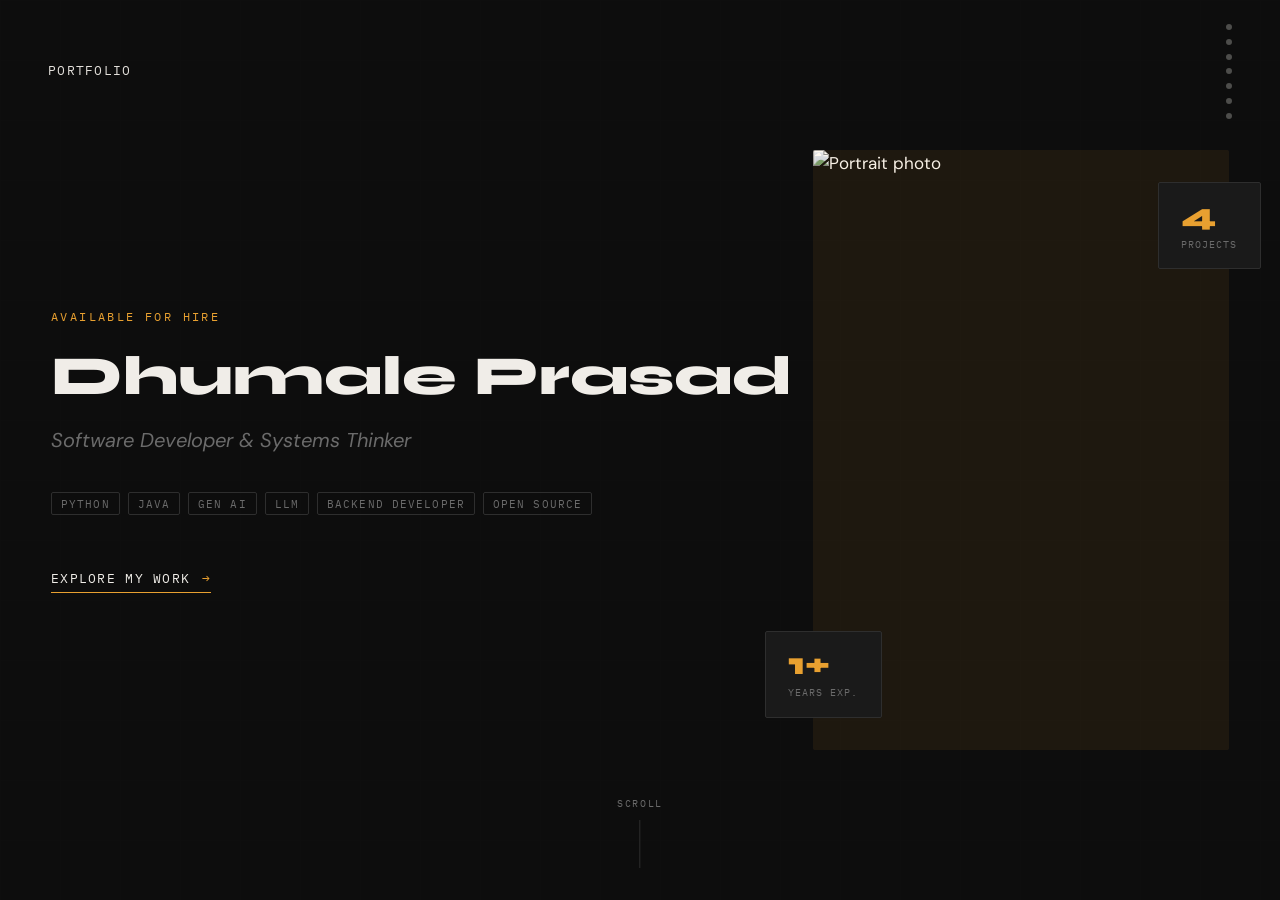
==== portfolio.html @ 217c60f1 "new portfolio made with pure HTML and CSS" ====
<!DOCTYPE html>
<html lang="en">
<head>
  <meta charset="UTF-8" />
  <meta name="viewport" content="width=device-width, initial-scale=1.0" />
  <title>Portfolio — Dev</title>
  <link rel="preconnect" href="https://fonts.googleapis.com" />
  <link rel="preconnect" href="https://fonts.gstatic.com" crossorigin />
  <link href="https://fonts.googleapis.com/css2?family=Syne:wght@400;700;800&family=IBM+Plex+Mono:wght@400;500&family=DM+Sans:ital,opsz,wght@0,9..40,300;0,9..40,400;0,9..40,500;1,9..40,300&display=swap" rel="stylesheet" />

  <style>
    /* =============================================
       LAYER ORDER
    ============================================= */
    @layer reset, tokens, base, layout, sections, components, animations, utils;

    @property --dot-active {
      syntax: "<number>";
      inherits: false;
      initial-value: 0;
    }

    @property --dot-hover {
      syntax: "<number>";
      inherits: false;
      initial-value: 0;
    }

    @property --dot-paper {
      syntax: "<percentage>";
      inherits: false;
      initial-value: 100%;
    }

    @property --dot-amber {
      syntax: "<percentage>";
      inherits: false;
      initial-value: 0%;
    }

    /* =============================================
       RESET
    ============================================= */
    @layer reset {
      *, *::before, *::after { box-sizing: border-box; margin: 0; padding: 0; }
      html { scroll-behavior: smooth; overflow: hidden; }
      img { max-width: 100%; display: block; }
      a { color: inherit; text-decoration: none; }
      ul, ol { list-style: none; }

      html::-webkit-scrollbar,
      body::-webkit-scrollbar {
        display: none;
        width: 0;
        height: 0;
      }
    }

    /* =============================================
       TOKENS
    ============================================= */
    @layer tokens {
      :root {
        --c-void:    #0D0D0D;
        --c-ink:     #1A1A1A;
        --c-slate:   #2E2E2E;
        --c-muted:   #6B6B6B;
        --c-paper:   #F0EDE8;
        --c-warm:    #E8E0D4;
        --c-amber:   #E8A030;
        --c-amber-d: #C47A10;
        --c-sage:    #7A8C70;

        --f-display: 'Syne', sans-serif;
        --f-mono:    'IBM Plex Mono', monospace;
        --f-body:    'DM Sans', sans-serif;

        --ease-out-expo: cubic-bezier(0.16, 1, 0.3, 1);
        --ease-in-out-circ: cubic-bezier(0.785, 0.135, 0.15, 0.86);
        --ease-spring: cubic-bezier(0.34, 1.56, 0.64, 1);

        --snap-dur: 0.7s;
      }
    }

    /* =============================================
       BASE
    ============================================= */
    @layer base {
      body {
        background: var(--c-void);
        color: var(--c-paper);
        font-family: var(--f-body);
        font-size: clamp(15px, 1.5vw, 17px);
        line-height: 1.6;
        overflow: hidden;
        -webkit-font-smoothing: antialiased;
      }

      ::selection {
        background: var(--c-amber);
        color: var(--c-void);
      }

      h1, h2, h3 { font-family: var(--f-display); line-height: 1.05; }
      code, .mono { font-family: var(--f-mono); }
    }

    /* =============================================
       LAYOUT — Scroll Snap Container
    ============================================= */
    @layer layout {
      .snap-root {
        height: 100dvh;
        overflow-y: scroll;
        scroll-snap-type: y mandatory;
        scroll-behavior: smooth;
        overscroll-behavior-y: contain;
        scrollbar-gutter: auto;
        scrollbar-width: none;
        -ms-overflow-style: none;

        /* Scroll-driven animation timeline */
        timeline-scope:
          --page-scroll,
          --hero-view,
          --about-view,
          --education-view,
          --achievements-view,
          --experience-view,
          --projects-view,
          --contact-view;
        scroll-timeline-name: --page-scroll;
        scroll-timeline-axis: block;
      }

      .snap-root::-webkit-scrollbar,
      .snap-section.scrollable::-webkit-scrollbar {
        display: none;
        width: 0;
        height: 0;
      }

      .snap-section {
        height: 100dvh;
        width: 100%;
        scroll-snap-align: start;
        scroll-snap-stop: always;
        position: relative;
        overflow: hidden;
        display: grid;
      }

      /* Inner scroll for sections that need it */
      .snap-section.scrollable {
        scroll-snap-align: start;
        height: auto;
        min-height: 100dvh;
        overflow: visible; /* Prevents nested scroll trapping */
      }
    }

    /* =============================================
       NAV
    ============================================= */
    @layer components {
      .nav {
        position: fixed;
        top: 0; left: 0; right: 0;
        z-index: 100;
        padding: 1.5rem 3rem;
        display: flex;
        align-items: center;
        justify-content: space-between;
        mix-blend-mode: difference;
        pointer-events: none;
      }

      .nav__logo {
        font-family: var(--f-mono);
        font-size: 0.8rem;
        letter-spacing: 0.1em;
        text-transform: uppercase;
        color: var(--c-paper);
        pointer-events: all;
      }

      .nav__dots {
        display: flex;
        flex-direction: column;
        gap: 0.55rem;
        pointer-events: all;
      }

      .nav__dots li {
        display: grid;
        place-items: center;
      }

      .nav__dot {
        --dot-active: 0;
        --dot-hover: 0;
        --dot-paper: 100%;
        --dot-amber: 0%;
        display: block;
        width: 6px;
        height: 6px;
        border-radius: 50%;
        background: color-mix(
          in srgb,
          var(--c-paper) var(--dot-paper),
          var(--c-amber) var(--dot-amber)
        );
        opacity: calc(0.3 + var(--dot-active));
        position: relative;
        transform: scale(calc(1 + var(--dot-active) + var(--dot-hover)));
        transition: --dot-hover 0.25s var(--ease-spring), outline-color 0.25s;

        animation: dot-current linear both;
        animation-range: cover 0% cover 100%;
      }

      .nav__dot::after {
        content: '';
        position: absolute;
        inset: -0.55rem;
      }

      .nav__dot:is(:hover, :focus-visible) {
        --dot-hover: 0.35;
      }

      .nav__dot:focus-visible {
        outline: 1px solid var(--c-amber);
        outline-offset: 4px;
      }

      .nav__dot[href="#hero"] { animation-timeline: --hero-view; }
      .nav__dot[href="#about"] { animation-timeline: --about-view; }
      .nav__dot[href="#education"] { animation-timeline: --education-view; }
      .nav__dot[href="#achievements"] { animation-timeline: --achievements-view; }
      .nav__dot[href="#experience"] { animation-timeline: --experience-view; }
      .nav__dot[href="#projects"] { animation-timeline: --projects-view; }
      .nav__dot[href="#contact"] { animation-timeline: --contact-view; }
    }

    /* =============================================
       SECTION 1 — HERO / INTRO
    ============================================= */
    @layer sections {
      #hero {
        background: var(--c-void);
        place-items: center;
        grid-template-rows: 1fr;
        view-timeline-name: --hero-view;
        view-timeline-axis: block;
      }

      .hero__inner {
        position: relative;
        width: min(92vw, 1240px);
        display: grid;
        grid-template-columns: minmax(0, 1.45fr) minmax(280px, 0.85fr);
        align-items: center;
        gap: clamp(2rem, 4vw, 4rem);
      }

      .hero__text {
        position: relative;
        z-index: 2;
        min-width: 0;
        container-type: inline-size;
      }

      .hero__eyebrow {
        font-family: var(--f-mono);
        font-size: 0.75rem;
        letter-spacing: 0.2em;
        text-transform: uppercase;
        color: var(--c-amber);
        margin-bottom: 1.5rem;

        opacity: 0;
        animation: fade-up 0.6s var(--ease-out-expo) 0.3s forwards;
      }

      .hero__name {
        font-size: clamp(2.65rem, 7.75cqi, 5rem);
        font-weight: 800;
        line-height: 0.95;
        color: var(--c-paper);
        margin-bottom: 0.4em;
        max-inline-size: min(100vw - 6rem, 100cqi + clamp(2rem, 4vw, 4rem));
        display: inline-block;
        clip-path: inset(0 100% 0 0);
        white-space: nowrap;
        /* Removed border-right and padding-right to completely eliminate the cursor */
        animation: typing 1.5s steps(13, end) 1.3s both;
      }

      .hero__title {
        font-size: clamp(1rem, 2vw, 1.25rem);
        font-weight: 400;
        color: var(--c-muted);
        font-style: italic;
        margin-bottom: 2rem;

        opacity: 0;
        animation: fade-up 0.6s var(--ease-out-expo) 0.5s forwards;
      }

      .hero__tags {
        display: flex;
        flex-wrap: wrap;
        gap: 0.5rem;
        margin-bottom: 3rem;

        opacity: 0;
        animation: fade-up 0.6s var(--ease-out-expo) 0.7s forwards;
      }

      .tag {
        font-family: var(--f-mono);
        font-size: 0.7rem;
        letter-spacing: 0.1em;
        padding: 0.35em 0.8em;
        border: 1px solid var(--c-slate);
        color: var(--c-muted);
        border-radius: 2px;
        text-transform: uppercase;
        transition: border-color 0.3s, color 0.3s;
      }
      .tag:hover {
        border-color: var(--c-amber);
        color: var(--c-amber);
      }

      .hero__cta {
        display: inline-flex;
        align-items: center;
        gap: 0.75rem;
        font-family: var(--f-mono);
        font-size: 0.8rem;
        letter-spacing: 0.1em;
        text-transform: uppercase;
        color: var(--c-paper);
        border-bottom: 1px solid var(--c-amber);
        padding-bottom: 0.2em;
        transition: gap 0.3s var(--ease-spring);

        opacity: 0;
        animation: fade-up 0.6s var(--ease-out-expo) 2.1s forwards;
      }
      .hero__cta:hover { gap: 1.25rem; }
      .hero__cta::after {
        content: '→';
        color: var(--c-amber);
      }

      /* Hero image panel */
      .hero__visual {
        position: relative;
        justify-self: end;
        width: min(100%, 460px);
        height: 70vh;
        max-height: 600px;
        min-width: 0;
        opacity: 0;
        animation: slide-in-right 1s var(--ease-out-expo) 0.8s forwards;
      }

      .hero__img-frame {
        width: 100%;
        height: 100%;
        position: relative;
        overflow: hidden;
        border-radius: 2px;
      }

      .hero__img-frame::before {
        content: '';
        position: absolute;
        inset: 0;
        background: var(--c-amber);
        opacity: 0.08;
        z-index: 1;
        mix-blend-mode: multiply;
      }

      .hero__img-frame img {
        width: 100%;
        height: 100%;
        object-fit: cover;
        filter: grayscale(60%) contrast(1.1);
        transition: filter 0.6s;
      }
      .hero__img-frame:hover img { filter: grayscale(0%) contrast(1.05); }

      /* Floating stat cards */
      .hero__stat {
        position: absolute;
        background: var(--c-ink);
        border: 1px solid var(--c-slate);
        padding: 1rem 1.4rem;
        border-radius: 2px;
        z-index: 10;
      }

      .hero__stat--a { bottom: 2rem; left: -3rem; }
      .hero__stat--b { top: 2rem; right: -2rem; }

      .stat__num {
        font-family: var(--f-display);
        font-size: 2rem;
        font-weight: 800;
        color: var(--c-amber);
        line-height: 1;
      }

      .stat__label {
        font-family: var(--f-mono);
        font-size: 0.65rem;
        letter-spacing: 0.1em;
        text-transform: uppercase;
        color: var(--c-muted);
        margin-top: 0.3rem;
      }

      /* Ambient grid lines */
      .hero__grid-bg {
        position: absolute;
        inset: 0;
        background-image:
          linear-gradient(var(--c-slate) 1px, transparent 1px),
          linear-gradient(90deg, var(--c-slate) 1px, transparent 1px);
        background-size: 60px 60px;
        opacity: 0.04;
        pointer-events: none;
      }

      /* Scroll indicator */
      .scroll-hint {
        position: absolute;
        bottom: 2rem;
        left: 50%;
        transform: translateX(-50%);
        display: flex;
        flex-direction: column;
        align-items: center;
        gap: 0.5rem;
        font-family: var(--f-mono);
        font-size: 0.65rem;
        letter-spacing: 0.15em;
        text-transform: uppercase;
        color: var(--c-muted);
        opacity: 0;
        animation: fade-up 0.6s var(--ease-out-expo) 2.5s forwards;
      }

      .scroll-hint__bar {
        width: 1px;
        height: 3rem;
        background: var(--c-slate);
        position: relative;
        overflow: hidden;
      }

      .scroll-hint__bar::after {
        content: '';
        position: absolute;
        top: -100%;
        left: 0;
        width: 100%;
        height: 100%;
        background: var(--c-amber);
        animation: scroll-bar 1.5s var(--ease-in-out-circ) 3s infinite;
      }
    }

    /* =============================================
       SECTION 2 — ABOUT / INTRO
    ============================================= */
    @layer sections {
      #about {
        background: var(--c-paper);
        color: var(--c-void);
        place-items: center;
        view-timeline-name: --about-view;
        view-timeline-axis: block;
      }

      .about__inner {
        width: min(90vw, 1100px);
        display: grid;
        grid-template-columns: 1fr 2fr;
        gap: 6rem;
        align-items: center;
      }

      .about__sidebar { position: relative; }

      .about__label {
        font-family: var(--f-mono);
        font-size: 0.7rem;
        letter-spacing: 0.2em;
        text-transform: uppercase;
        color: var(--c-sage);
        margin-bottom: 1rem;

        /* Scroll-driven fade */
        animation: fade-up linear both;
        animation-timeline: view();
        animation-range: entry 10% entry 40%;
      }

      .about__section-num {
        font-family: var(--f-display);
        font-size: clamp(6rem, 12vw, 10rem);
        font-weight: 800;
        color: transparent;
        -webkit-text-stroke: 1px rgba(0,0,0,0.1);
        line-height: 1;
        user-select: none;
      }

      .about__img-wrapper {
        position: relative;
        margin-top: 2rem;
        aspect-ratio: 4/5;
        overflow: hidden;
        border-radius: 2px;
      }

      .about__img-wrapper img {
        width: 100%;
        height: 100%;
        object-fit: cover;
        scale: 1.15;
        transition: scale 0.8s var(--ease-out-expo);

        animation: img-reveal linear both;
        animation-timeline: view();
        animation-range: entry 0% entry 60%;
      }

      @keyframes img-reveal {
        from { scale: 1.25; filter: brightness(0.7); }
        to   { scale: 1; filter: brightness(1); }
      }

      .about__accent-line {
        position: absolute;
        bottom: -1rem;
        right: -1rem;
        width: 60%;
        height: 60%;
        border-right: 3px solid var(--c-amber);
        border-bottom: 3px solid var(--c-amber);
        pointer-events: none;
      }

      /* Main text side */
      .about__content { }

      .about__heading {
        font-size: clamp(2.5rem, 4vw, 3.5rem);
        font-weight: 700;
        margin-bottom: 1.5rem;
        color: var(--c-void);
        line-height: 1.1;

        animation: fade-up linear both;
        animation-timeline: view();
        animation-range: entry 15% entry 50%;
      }

      .about__heading em {
        font-style: normal;
        color: var(--c-amber-d);
      }

      .about__bio {
        font-size: 1.05rem;
        line-height: 1.75;
        color: #3A3A3A;
        max-width: 55ch;
        margin-bottom: 2.5rem;
        text-align: justify;

        animation: fade-up linear both;
        animation-timeline: view();
        animation-range: entry 20% entry 55%;
      }

      .about__skills {
        display: grid;
        grid-template-columns: repeat(2, 1fr);
        gap: 0.5rem 3rem;
      }

      .about__skill {
        font-family: var(--f-mono);
        font-size: 0.78rem;
        letter-spacing: 0.05em;
        color: #555;
        display: flex;
        align-items: center;
        gap: 0.5rem;

        animation: slide-in-left linear both;
        animation-timeline: view();
        animation-range: entry 25% entry 60%;
      }

      .about__skill::before {
        content: '';
        display: block;
        width: 8px;
        height: 2px;
        background: var(--c-amber-d);
        flex-shrink: 0;
      }
    }

    /* =============================================
       SECTION 3 — EDUCATION
    ============================================= */
    @layer sections {
      #education {
        background: var(--c-void);
        place-items: center;
        view-timeline-name: --education-view;
        view-timeline-axis: block;
      }

      .education__inner {
        width: min(90vw, 1100px);
        display: grid;
        grid-template-columns: 1fr 3fr;
        gap: 5rem;
        align-items: start;
        padding-top: 8rem;
        padding-bottom: 8rem;
      }

      .section-header {
        position: sticky;
        top: 30vh;
      }

      .section-header__num {
        font-family: var(--f-mono);
        font-size: 0.7rem;
        letter-spacing: 0.2em;
        color: var(--c-amber);
        margin-bottom: 0.75rem;
      }

      .section-header__title {
        font-size: clamp(2rem, 3.5vw, 3rem);
        font-weight: 800;
        line-height: 1;
        color: var(--c-paper);
      }

      /* Timeline */
      .edu-timeline { position: relative; padding-left: 1.5rem; }

      .edu-timeline::before {
        content: '';
        position: absolute;
        left: 0;
        top: 0.5rem;
        bottom: 0;
        width: 1px;
        background: var(--c-slate);

        /* Animating the line drawing with scroll */
        animation: line-grow linear both;
        animation-timeline: view();
        animation-range: entry 10% exit 50%;
        transform-origin: top;
      }

      @keyframes line-grow {
        from { scaleY: 0; }
        to   { scaleY: 1; }
      }

      .edu-item {
        position: relative;
        margin-bottom: 3.5rem;
        padding-left: 2.5rem;

        animation: slide-in-right linear both;
        animation-timeline: view();
        animation-range: entry 5% entry 45%;
      }

      .edu-item::before {
        content: '';
        position: absolute;
        left: -0.45rem;
        top: 0.55rem;
        width: 10px;
        height: 10px;
        border-radius: 50%;
        background: var(--c-amber);
        border: 2px solid var(--c-void);
        box-shadow: 0 0 0 1px var(--c-amber);
      }

      .edu-item__period {
        font-family: var(--f-mono);
        font-size: 0.7rem;
        letter-spacing: 0.1em;
        color: var(--c-muted);
        margin-bottom: 0.4rem;
      }

      .edu-item__degree {
        font-family: var(--f-display);
        font-size: clamp(1.2rem, 2vw, 1.5rem);
        font-weight: 700;
        color: var(--c-paper);
        margin-bottom: 0.25rem;
        line-height: 1.2;
      }

      .edu-item__school {
        font-size: 0.9rem;
        color: var(--c-amber);
        font-style: italic;
        margin-bottom: 0.75rem;
      }

      .edu-item__desc {
        font-size: 0.9rem;
        color: var(--c-muted);
        max-width: 50ch;
        line-height: 1.65;
        text-align: justify;
      }

      .edu-item__tags {
        display: flex;
        flex-wrap: wrap;
        gap: 0.4rem;
        margin-top: 1rem;
      }

      .edu-tag {
        font-family: var(--f-mono);
        font-size: 0.65rem;
        padding: 0.25em 0.65em;
        background: var(--c-slate);
        color: var(--c-muted);
        border-radius: 2px;
        letter-spacing: 0.05em;
      }
    }

    /* =============================================
       SECTION 4 — ACHIEVEMENTS
    ============================================= */
    @layer sections {
      #achievements {
        background: var(--c-amber);
        color: var(--c-void);
        place-items: start center;
        position: relative;
        overflow: hidden;
        view-timeline-name: --achievements-view;
        view-timeline-axis: block;
      }

      .achievements__bg-text {
        position: absolute;
        font-family: var(--f-display);
        font-size: clamp(10rem, 25vw, 22rem);
        font-weight: 800;
        color: rgba(0,0,0,0.07);
        white-space: nowrap;
        user-select: none;
        pointer-events: none;
        top: 50%;
        left: 50%;
        transform: translate(-50%, -50%);
        letter-spacing: -0.05em;
      }

      .achievements__inner {
        width: min(90vw, 1250px);
        padding-block: clamp(1.5rem, 3vh, 2.5rem) 4.5rem;
        position: relative;
        z-index: 2;
      }

      .achievements__header {
        margin-bottom: clamp(1rem, 2.3vh, 1.75rem);
      }

      .achievements__eyebrow {
        font-family: var(--f-mono);
        font-size: 0.7rem;
        letter-spacing: 0.2em;
        text-transform: uppercase;
        color: rgba(0,0,0,0.5);
        margin-bottom: 1rem;
      }

      .achievements__title {
        font-size: clamp(2.35rem, 4vw, 3.35rem);
        font-weight: 800;
        line-height: 1;
        color: var(--c-void);
      }

      .achievements__grid {
        display: grid;
        grid-template-columns: repeat(3, 1fr);
        gap: clamp(0.8rem, 1.2vw, 1.25rem);
      }

      .achievement-card {
        background: rgba(0,0,0,0.08);
        border: 1px solid rgba(0,0,0,0.1);
        padding: clamp(0.9rem, 1.25vw, 1.25rem);
        border-radius: 2px;
        position: relative;
        overflow: hidden;
        transition: transform 0.4s var(--ease-spring), background 0.3s;

        animation: fade-up linear both;
        animation-timeline: view();
        animation-range: entry 10% entry 50%;
      }
      .achievement-card:hover {
        transform: translateY(-4px);
        background: rgba(0,0,0,0.13);
      }

      .achievement-card::after {
        content: '';
        position: absolute;
        bottom: 0; left: 0; right: 0;
        height: 3px;
        background: var(--c-void);
        transform: scaleX(0);
        transform-origin: left;
        transition: transform 0.4s var(--ease-out-expo);
      }
      .achievement-card:hover::after { transform: scaleX(1); }

      .achievement-card__icon {
        font-size: clamp(1.35rem, 1.8vw, 1.7rem);
        margin-bottom: 0.65rem;
        display: block;
      }

      .achievement-card__title {
        font-family: var(--f-display);
        font-size: clamp(0.95rem, 1.25vw, 1.08rem);
        font-weight: 700;
        color: var(--c-void);
        margin-bottom: 0.4rem;
        line-height: 1.2;
      }

      .achievement-card__org {
        font-family: var(--f-mono);
        font-size: 0.7rem;
        letter-spacing: 0.1em;
        text-transform: uppercase;
        color: rgba(0,0,0,0.5);
        margin-bottom: 0.55rem;
      }

      .achievement-card__desc {
        font-size: clamp(0.76rem, 0.95vw, 0.84rem);
        color: rgba(0,0,0,0.65);
        line-height: 1.4;
      }
    }

    /* =============================================
       SECTION 5 — WORK EXPERIENCE
    ============================================= */
    @layer sections {
      #experience {
        background: var(--c-ink);
        place-items: center;
        view-timeline-name: --experience-view;
        view-timeline-axis: block;
      }

      .experience__inner {
        width: min(90vw, 1100px);
        display: grid;
        grid-template-columns: 1fr 2fr;
        gap: 5rem;
        align-items: start;
      }

      .exp-list { }

      .exp-item {
        border-top: 1px solid var(--c-slate);
        padding: 2.5rem 0;
        display: grid;
        grid-template-columns: 1fr 2fr;
        gap: 2rem;
        position: relative;

        animation: fade-up linear both;
        animation-timeline: view();
        animation-range: entry 5% entry 40%;
      }

      .exp-item::before {
        content: '';
        position: absolute;
        top: -1px; left: 0;
        height: 1px;
        background: var(--c-amber);
        width: 0;
        transition: width 0.6s var(--ease-out-expo);
      }
      .exp-item:hover::before { width: 100%; }

      .exp-item__meta { }

      .exp-item__period {
        font-family: var(--f-mono);
        font-size: 0.7rem;
        letter-spacing: 0.08em;
        color: var(--c-muted);
        margin-bottom: 0.75rem;
      }

      .exp-item__company {
        font-family: var(--f-display);
        font-size: 1rem;
        font-weight: 700;
        color: var(--c-paper);
        margin-bottom: 0.25rem;
      }

      .exp-item__location {
        font-family: var(--f-mono);
        font-size: 0.65rem;
        letter-spacing: 0.1em;
        text-transform: uppercase;
        color: var(--c-muted);
      }

      .exp-item__content { }

      .exp-item__role {
        font-family: var(--f-display);
        font-size: 1.2rem;
        font-weight: 700;
        color: var(--c-paper);
        margin-bottom: 1rem;
        line-height: 1.2;
      }

      .exp-item__desc {
        font-size: 0.9rem;
        color: var(--c-muted);
        line-height: 1.7;
        margin-bottom: 1rem;
      }

      .exp-item__techs {
        display: flex;
        flex-wrap: wrap;
        gap: 0.4rem;
      }

      .tech-pill {
        font-family: var(--f-mono);
        font-size: 0.65rem;
        letter-spacing: 0.05em;
        padding: 0.25em 0.7em;
        border: 1px solid var(--c-slate);
        color: var(--c-muted);
        border-radius: 2px;
        transition: border-color 0.3s, color 0.3s;
      }
      .tech-pill:hover {
        border-color: var(--c-amber);
        color: var(--c-amber);
      }
    }

    /* =============================================
       SECTION 6 — PROJECTS
    ============================================= */
    @layer sections {
      #projects {
        background: var(--c-void);
        place-items: center;
        view-timeline-name: --projects-view;
        view-timeline-axis: block;
      }

      .projects__inner {
        width: min(90vw, 1100px);
      }

      .projects__header {
        display: flex;
        justify-content: space-between;
        align-items: flex-end;
        margin-bottom: 3rem;
        padding-top: 2rem;
      }

      .projects__title {
        font-size: clamp(2.5rem, 5vw, 4rem);
        font-weight: 800;
        color: var(--c-paper);
      }

      .projects__count {
        font-family: var(--f-mono);
        font-size: 0.75rem;
        letter-spacing: 0.1em;
        color: var(--c-muted);
        text-transform: uppercase;
      }

      .projects__grid {
        display: grid;
        grid-template-columns: repeat(12, 1fr);
        gap: 1.5rem;
      }

      .project-card {
        background: var(--c-ink);
        border: 1px solid var(--c-slate);
        overflow: hidden;
        border-radius: 2px;
        display: flex;
        flex-direction: column;
        position: relative;
        transition: transform 0.4s var(--ease-out-expo), border-color 0.3s;

        animation: fade-up linear both;
        animation-timeline: view();
        animation-range: entry 5% entry 40%;
      }
      .project-card:hover {
        transform: translateY(-6px);
        border-color: var(--c-amber);
      }

      /* Staggered animation delays via :nth-child */
      .project-card:nth-child(1) { animation-delay: 0s; }
      .project-card:nth-child(2) { animation-delay: 0.05s; }
      .project-card:nth-child(3) { animation-delay: 0.1s; }
      .project-card:nth-child(4) { animation-delay: 0.15s; }

      .project-card--large  { grid-column: span 7; }
      .project-card--medium { grid-column: span 5; }
      .project-card--wide   { grid-column: span 12; grid-template-columns: 1fr 1fr; display: grid; }

      .project-card__img {
        aspect-ratio: 16/9;
        overflow: hidden;
        flex-shrink: 0;
      }

      .project-card--wide .project-card__img {
        aspect-ratio: unset;
        height: 100%;
      }

      .project-card__img img {
        width: 100%;
        height: 100%;
        object-fit: cover;
        filter: grayscale(50%);
        transition: filter 0.5s, scale 0.6s var(--ease-out-expo);
        scale: 1.05;
      }
      .project-card:hover .project-card__img img {
        filter: grayscale(0%);
        scale: 1;
      }

      .project-card__body {
        padding: 1.75rem;
        flex: 1;
        display: flex;
        flex-direction: column;
      }

      .project-card__num {
        font-family: var(--f-mono);
        font-size: 0.65rem;
        letter-spacing: 0.1em;
        color: var(--c-amber);
        margin-bottom: 0.75rem;
      }

      .project-card__name {
        font-family: var(--f-display);
        font-size: clamp(1.1rem, 2vw, 1.35rem);
        font-weight: 700;
        color: var(--c-paper);
        margin-bottom: 0.75rem;
        line-height: 1.2;
      }

      .project-card__desc {
        font-size: 0.88rem;
        color: var(--c-muted);
        line-height: 1.65;
        flex: 1;
        margin-bottom: 1.5rem;
        text-align: justify;
      }

      .project-card__footer {
        display: flex;
        align-items: center;
        justify-content: space-between;
      }

      .project-card__stack {
        display: flex;
        gap: 0.35rem;
      }

      .project-card__link {
        font-family: var(--f-mono);
        font-size: 0.7rem;
        letter-spacing: 0.1em;
        text-transform: uppercase;
        color: var(--c-paper);
        display: flex;
        align-items: center;
        gap: 0.4rem;
        transition: color 0.3s, gap 0.3s var(--ease-spring);
      }
      .project-card__link:hover {
        color: var(--c-amber);
        gap: 0.7rem;
      }
      .project-card__link::after { content: '↗'; }
    }

    /* =============================================
       SECTION 7 — CONTACT
    ============================================= */
    @layer sections {
      #contact {
        background: var(--c-paper);
        color: var(--c-void);
        place-items: center;
        view-timeline-name: --contact-view;
        view-timeline-axis: block;
      }

      .contact__inner {
        width: min(90vw, 900px);
        text-align: center;
      }

      .contact__eyebrow {
        font-family: var(--f-mono);
        font-size: 0.7rem;
        letter-spacing: 0.2em;
        text-transform: uppercase;
        color: var(--c-sage);
        margin-bottom: 1.5rem;

        animation: fade-up linear both;
        animation-timeline: view();
        animation-range: entry 10% entry 40%;
      }

      .contact__heading {
        font-size: clamp(3rem, 7vw, 6rem);
        font-weight: 800;
        line-height: 0.95;
        color: var(--c-void);
        margin-bottom: 1.5rem;

        animation: fade-up linear both;
        animation-timeline: view();
        animation-range: entry 15% entry 50%;
      }

      .contact__heading em {
        font-style: normal;
        -webkit-text-stroke: 2px var(--c-void);
        color: transparent;
      }

      .contact__sub {
        font-size: 1.1rem;
        color: var(--c-muted);
        max-width: 45ch;
        margin: 0 auto 3rem;
        line-height: 1.65;

        animation: fade-up linear both;
        animation-timeline: view();
        animation-range: entry 20% entry 55%;
      }

      .contact__links {
        display: flex;
        justify-content: center;
        gap: 2rem;
        flex-wrap: wrap;

        animation: fade-up linear both;
        animation-timeline: view();
        animation-range: entry 25% entry 60%;
      }

      .contact__link {
        display: flex;
        flex-direction: column;
        align-items: center;
        gap: 0.4rem;
        font-family: var(--f-mono);
        font-size: 0.75rem;
        letter-spacing: 0.1em;
        text-transform: uppercase;
        color: var(--c-void);
        padding: 1.5rem 2rem;
        border: 1px solid #D0CCC4;
        border-radius: 2px;
        transition: transform 0.3s var(--ease-spring), border-color 0.3s, background 0.3s;
        min-width: 120px;
      }
      .contact__link:hover {
        transform: translateY(-4px);
        border-color: var(--c-void);
        background: var(--c-void);
        color: var(--c-amber);
      }

      .contact__link span:first-child { font-size: 1.5rem; }

      .contact__footer {
        margin-top: 5rem;
        padding-top: 2rem;
        border-top: 1px solid #D0CCC4;
        display: flex;
        justify-content: space-between;
        align-items: center;
        font-family: var(--f-mono);
        font-size: 0.65rem;
        letter-spacing: 0.08em;
        text-transform: uppercase;
        color: var(--c-muted);
      }
    }

 
    

    /* =============================================
       ANIMATIONS (Keyframes)
    ============================================= */
    @layer animations {

      @keyframes typing {
        from { 
          clip-path: inset(0 100% 0 0); 
        }
        to { 
        
          clip-path: inset(0 -20px 0 0); 
        }
      }
      @keyframes fade-up {
        from {
          opacity: 0;
          translate: 0 2rem;
        }
        to {
          opacity: 1;
          translate: 0 0;
        }
      }

      @keyframes slide-in-right {
        from {
          opacity: 0;
          translate: 4rem 0;
        }
        to {
          opacity: 1;
          translate: 0 0;
        }
      }

      @keyframes slide-in-left {
        from {
          opacity: 0;
          translate: -2rem 0;
        }
        to {
          opacity: 1;
          translate: 0 0;
        }
      }

      @keyframes scroll-bar {
        0%   { top: -100%; height: 100%; }
        50%  { top: 0%;    height: 100%; }
        100% { top: 100%;  height: 0%; }
      }


      @keyframes float {
        0%, 100% { translate: 0 0; }
        50%       { translate: 0 -12px; }
      }

      @keyframes dot-current {
        0%, 34%, 66%, 100% {
          --dot-active: 0;
          --dot-paper: 100%;
          --dot-amber: 0%;
        }
        44%, 56% {
          --dot-active: 0.7;
          --dot-paper: 0%;
          --dot-amber: 100%;
        }
      }

      /* Scroll-progress bar at top */
      @keyframes grow-width {
        from { transform: scaleX(0); }
        to   { transform: scaleX(1); }
      }
    }

    /* =============================================
       SCROLL PROGRESS BAR
    ============================================= */
    @layer components {
      .progress-bar {
        position: fixed;
        top: 0; left: 0;
        height: 2px;
        background: var(--c-amber);
        z-index: 1000;
        width: 100%;
        transform: scaleX(0);
        transform-origin: left center;

        animation: grow-width linear;
        animation-timeline: --page-scroll;
        animation-range: 0% 100%;
      }
    }

    /* =============================================
       UTILS + RESPONSIVE
    ============================================= */
    @layer utils {
      .amber { color: var(--c-amber); }

      @supports not (animation-timeline: view()) {
        .about__label,
        .about__img-wrapper img,
        .about__heading,
        .about__bio,
        .about__skill,
        .edu-timeline::before,
        .edu-item,
        .achievement-card,
        .exp-item,
        .project-card,
        .contact__eyebrow,
        .contact__heading,
        .contact__sub,
        .contact__links {
          animation: none;
          opacity: 1;
          translate: 0 0;
          scale: 1;
          transform: none;
          filter: none;
        }

        .nav__dot {
          animation: none;
          background: var(--c-paper);
          opacity: 0.3;
          transform: scale(calc(1 + var(--dot-hover)));
        }

        .nav__dot[href="#hero"] { opacity: 0.65; }

        body:has(.snap-section:target) .nav__dot[href="#hero"] {
          opacity: 0.3;
          transform: scale(calc(1 + var(--dot-hover)));
        }

        body:has(#hero:target) .nav__dot[href="#hero"],
        body:has(#about:target) .nav__dot[href="#about"],
        body:has(#education:target) .nav__dot[href="#education"],
        body:has(#achievements:target) .nav__dot[href="#achievements"],
        body:has(#experience:target) .nav__dot[href="#experience"],
        body:has(#projects:target) .nav__dot[href="#projects"],
        body:has(#contact:target) .nav__dot[href="#contact"] {
          background: var(--c-amber);
          opacity: 1;
          transform: scale(calc(1.7 + var(--dot-hover)));
        }
      }

      @supports not (font-size: 1cqi) {
        .hero__name {
          font-size: clamp(2.85rem, 4.75vw, 5rem);
        }
      }

      @supports not (animation-timeline: scroll()) {
        .progress-bar {
          animation: none;
          opacity: 0.45;
          transform: none;
        }
      }

      /* Reduced motion */
      @media (prefers-reduced-motion: reduce) {
        html,
        .snap-root {
          scroll-behavior: auto;
        }

        *, *::before, *::after {
          animation-duration: 0.01ms !important;
          animation-iteration-count: 1 !important;
          transition-duration: 0.01ms !important;
        }
        .snap-root {
          scroll-snap-type: none;
        }

        .progress-bar {
          animation: none !important;
          opacity: 0.35;
          transform: none;
        }
      }

      /* Mobile */
      @media (max-width: 768px) {
        .hero__inner {
          width: min(92vw, 1100px);
          grid-template-columns: 1fr;
          gap: 2rem;
          text-align: center;
        }
        .hero__name {
          font-size: clamp(2.25rem, 10.5vw, 4rem);
          justify-self: center;
        }
        .hero__cta { justify-content: center; }
        .hero__visual { height: 40vh; max-height: 300px; }
        .hero__stat--b { top: 1rem; right: 0; }
        .hero__stat--a { bottom: 1rem; left: 0; }
        .hero__tags { justify-content: center; }

        .about__inner { grid-template-columns: 1fr; gap: 2rem; }
        .about__sidebar { display: none; }

        .education__inner { grid-template-columns: 1fr; gap: 2rem; }
        .section-header { position: static; }

        .achievements__grid { grid-template-columns: 1fr; }

        .experience__inner { grid-template-columns: 1fr; gap: 2rem; }
        .exp-item { grid-template-columns: 1fr; gap: 0.5rem; }

        .projects__grid { grid-template-columns: 1fr; }
        .project-card--large,
        .project-card--medium,
        .project-card--wide {
          grid-column: span 1;
          grid-template-columns: 1fr;
        }
        .project-card--wide .project-card__img {
          height: 200px;
        }
        .project-card__footer {
          align-items: flex-start;
          flex-direction: column;
          gap: 1rem;
        }
        .project-card__stack { flex-wrap: wrap; }

        .nav { padding: 1rem 1.5rem; }
        .nav__dot::after { inset: -0.45rem; }
        .contact__footer { flex-direction: column; gap: 1rem; }
      }
    }
  </style>
</head>
<body>

  <!-- ============================================================
       SCROLL SNAP ROOT
  ============================================================ -->
  <main class="snap-root" id="top" role="main">
    <!-- Scroll Progress Bar -->
    <div class="progress-bar" aria-hidden="true"></div>

    <!-- NAV -->
    <nav class="nav" aria-label="Site navigation">
      <span class="nav__logo">Portfolio</span>
      <ul class="nav__dots" aria-label="Sections">
        <li><a class="nav__dot" href="#hero" aria-label="Introduction"></a></li>
        <li><a class="nav__dot" href="#about" aria-label="About"></a></li>
        <li><a class="nav__dot" href="#education" aria-label="Education"></a></li>
        <li><a class="nav__dot" href="#achievements" aria-label="Achievements"></a></li>
        <li><a class="nav__dot" href="#experience" aria-label="Experience"></a></li>
        <li><a class="nav__dot" href="#projects" aria-label="Projects"></a></li>
        <li><a class="nav__dot" href="#contact" aria-label="Contact"></a></li>
      </ul>
    </nav>

    <!-- ─── 1. HERO ─── -->
    <section class="snap-section" id="hero" aria-label="Introduction">
      <div class="hero__grid-bg" aria-hidden="true"></div>

      <div class="hero__inner">
        <div class="hero__text">
          <p class="hero__eyebrow">Available for hire</p>

          <h1 class="hero__name">Dhumale Prasad</h1>

          <p class="hero__title">Software Developer &amp; Systems Thinker</p>

          <ul class="hero__tags" aria-label="Skills">
            <li><span class="tag">Python</span></li>
            <li><span class="tag">Java</span></li>
            <li><span class="tag">GEN AI</span></li>
            <li><span class="tag">LLM</span></li>
            <li><span class="tag">Backend Developer</span></li>
            <li><span class="tag">Open Source</span></li>
          </ul>

          <a href="#about" class="hero__cta">Explore my work</a>
        </div>

        <div class="hero__visual" aria-hidden="true">
          <div class="hero__img-frame">
            <!--
              PLACEHOLDER IMAGE — replace src with your own photo.
              Recommended: portrait, min 800×1000px
            -->
            <img
              src="./main_page.jpg"
              alt="Portrait photo"
              loading="eager"
              decoding="async"
              width="800"
              height="1000"
            />
          </div>

          <div class="hero__stat hero__stat--a">
            <div class="stat__num">1+</div>
            <div class="stat__label">Years exp.</div>
          </div>

          <div class="hero__stat hero__stat--b">
            <div class="stat__num">4</div>
            <div class="stat__label">Projects</div>
          </div>
        </div>
      </div>

      <div class="scroll-hint" aria-hidden="true">
        <span>Scroll</span>
        <div class="scroll-hint__bar"></div>
      </div>
    </section>

    <!-- ─── 2. ABOUT ─── -->
    <section class="snap-section" id="about" aria-label="About">
      <div class="about__inner">
        <aside class="about__sidebar">
          <p class="about__label">About me</p>
          <p class="about__section-num" aria-hidden="true">01</p>

          <div class="about__img-wrapper">
            <!--
              PLACEHOLDER — replace with a casual/candid photo.
              Recommended: square or 4:5, min 600px wide
            -->
            <img
              src="./pune.jpg"
              alt="Casual photo"
              loading="lazy"
              decoding="async"
              width="600"
              height="750"
            />
            <div class="about__accent-line" aria-hidden="true"></div>
          </div>
        </aside>

        <div class="about__content">
          <h2 class="about__heading">
            Building tools that make <em>machines work harder.</em>
          </h2>

          <p class="about__bio">
            I'm a Python developer obsessed with how software performs at the
            scale — where nanoseconds matter and memory budgets are tight.
            I build profiling systems, and performance primitives for developers who refuse to accept "fast enough."
            Building FASTAPI backend projects and trying to address various problems faced in day to day life. Could be for developers, students or even for myself. I have a strong interest in LLM integration pipelines.
          </p>

          <p class="about__bio">
            When I'm not writing code I'm reading specs, exploring open source repos, or trying to understand how things work at a fundamental level. I believe in the power of tools to amplify human potential, and I'm on a mission to build the best ones out there.
          </p>

          <ul class="about__skills" aria-label="Core skills">
            <li class="about__skill">Python</li>
            <li class="about__skill">Java </li>
            <li class="about__skill">Backend Developer</li>
            <li class="about__skill">LLM integration pipelines</li>
            <li class="about__skill">Systems programming</li>
            <li class="about__skill">Open source</li>
          </ul>
        </div>
      </div>
    </section>

    <!-- ─── 3. EDUCATION ─── -->
    <section class="snap-section scrollable" id="education" aria-label="Education">
      <div class="education__inner">
        <header class="section-header">
          <p class="section-header__num">02 — Education</p>
          <h2 class="section-header__title">Where I<br/>learned<br/>to think.</h2>
        </header>

        <div class="edu-timeline" role="list">
          <article class="edu-item" role="listitem">
            <p class="edu-item__period">2022 — 2026</p>
            <h3 class="edu-item__degree">B.Tech in Computer Science &amp; Engineering</h3>
            <p class="edu-item__school">REVA University, Bengaluru CGPA-9.19</p>
            <p class="edu-item__desc">
              Focused on my academics and building a strong foundation in CS fundamentals. Where I got a chance to explore various domains in CS and found my passion for systems programming and backend development. This is where I built my first few projects and got introduced to Hackathons. From building a simple chat application to a full fledged tool, my journey in college has been all about learning and building cool stuff.
            </p>
            <ul class="edu-item__tags" aria-label="Relevant modules">
              <li class="edu-tag">OS Internals</li>
              <li class="edu-tag">Algorithms</li>
              <li class="edu-tag">Backend Development</li>
              <li class="edu-tag">Java programming</li>
            </ul>
          </article>

          <article class="edu-item" role="listitem">
            <p class="edu-item__period">2024 — Summer</p>
            <h3 class="edu-item__degree">CyberSecurity Introduction</h3>
            <p class="edu-item__school">Online(Corizo) / Self-directed</p>
            <p class="edu-item__desc">
              Completed a self-directed course on CyberSecurity fundamentals. Learned about various attack vectors, security protocols, and best practices for securing applications. This course helped me understand the importance of security in software development and how to build secure systems from the ground up.
            </p>
            <ul class="edu-item__tags">
              <li class="edu-tag">CyberSecurity</li>
              <li class="edu-tag">Security Protocols</li>
              <li class="edu-tag">Application Security</li>
            </ul>
          </article>
        </div>
      </div>
    </section>

    <!-- ─── 4. ACHIEVEMENTS ─── -->
    <section class="snap-section" id="achievements" aria-label="Achievements">
      <p class="achievements__bg-text" aria-hidden="true">WIN</p>

      <div class="achievements__inner">
        <header class="achievements__header">
          <p class="achievements__eyebrow">3.ACHIEVEMENTS</p>
          <h2 class="achievements__title">Things I'm<br/>proud of.</h2>
        </header>

        <ul class="achievements__grid" role="list">
          <li>
            <article class="achievement-card">
              <span class="achievement-card__icon" aria-hidden="true">🏆</span>
              <h3 class="achievement-card__title">1st Place — HackHorizon</h3>
              <p class="achievement-card__org">REVA University · 2024</p>
              <p class="achievement-card__desc">
                Built a real-time code profiling tool which calculates the CO<sub>2</sub> emission of code which we run called CoTrue in 08 hours.
                Judged best in "Developer Tooling" track out of 20+ teams.
              </p>
            </article>
          </li>

          <li>
            <article class="achievement-card">
              <span class="achievement-card__icon" aria-hidden="true">🏆</span>
              <h3 class="achievement-card__title">1st Place — HackHorizon</h3>
              <p class="achievement-card__org">REVA University · 2025</p>
              <p class="achievement-card__desc">
                Created <strong>Dhwani AI</strong>. An AI which you can call directly from your phone and start talking in your natural voice and it will convert your voice to text and get the response in you native language(<strong>HINDI,ENGLISH,KANADA</strong>) Won 1st Place.
              </p>
            </article>
          </li>

          <li>
            <article class="achievement-card">
              <span class="achievement-card__icon" aria-hidden="true">🏆</span>
              <h3 class="achievement-card__title">Best Student for Hackathon Excellence</h3>
              <p class="achievement-card__org">REVA University· 2026</p>
              <p class="achievement-card__desc">
                Received an award for being the best student in hackathons in my university. Participated in 10+ hackathons and won 4 of them. This award is a recognition of my passion for building and my ability to execute ideas under pressure.
              </p>
            </article>
          </li>
          <li>
            <article class="achievement-card">
              <span class="achievement-card__icon" aria-hidden="true">🏆</span>
              <h3 class="achievement-card__title">2nd Place — BLITZ’24</h3>
              <p class="achievement-card__org">Dayananda Sagar College of Engineering· 2024</p>
              <p class="achievement-card__desc">
                Secured 2nd Prize in the AI/ML Track at BLITZ’24, a 24-hour hackathon organized by Dayananda Sagar College of Engineering, Bangalore! 🏆 We were proud to be among the Top 10 teams and also won a ₹10,000 cash prize! 💰
              </p>
            </article>
          </li>
          <li>
            <article class="achievement-card">
              <span class="achievement-card__icon" aria-hidden="true">🏆</span>
              <h3 class="achievement-card__title">Best Project for Use of AI</h3>
              <p class="achievement-card__org">Jyothy Institue· 2024</p>
              <p class="achievement-card__desc">
                A web application made from Streamlit used to helping  people understand stock market trends and make informed investment decisions.
              </p>
            </article>
          </li>

        </ul>
      </div>

      
    </section>

    <!-- ─── 5. EXPERIENCE ─── -->
    <section class="snap-section scrollable" id="experience" aria-label="Work Experience">
      <div class="experience__inner">
        <header class="section-header">
          <p class="section-header__num">04 — Experience</p>
          <h2 class="section-header__title">Where I've<br/>shipped<br/>things.</h2>
        </header>

        <div class="exp-list" role="list">
          <article class="exp-item" role="listitem">
            <div class="exp-item__meta">
              <p class="exp-item__period">July 2025 — Jan 2026</p>
              <p class="exp-item__company">Siemens Healthineers</p>
              <p class="exp-item__location">Bengaluru, India</p>
            </div>
            <div class="exp-item__content">
              <h3 class="exp-item__role">Project Intern</h3>
              <p class="exp-item__desc">
                Led development of the internal software such as A Full Stack application which allow teams to view the pain points from Users
                and also allow them to submit their pain points. A proper application with admin panel for better management.Nice interactive UI/UX.
              </p>
              <ul class="exp-item__techs" aria-label="Technologies">
                <li><span class="tech-pill">Python</span></li>
                <li><span class="tech-pill">FASTAPI</span></li>
                <li><span class="tech-pill">React + Vite</span></li>
                <li><span class="tech-pill">MS SQL</span></li>
                <li><span class="tech-pill">AZURE</span></li>
              </ul>
            </div>
          </article>

          <article class="exp-item" role="listitem">
            <div class="exp-item__meta">
              <p class="exp-item__period">JAN 2026 — July 2026</p>
              <p class="exp-item__company">Oracle Health</p>
              <p class="exp-item__location">Bengaluru, India/ Remote</p>
            </div>
            <div class="exp-item__content">
              <h3 class="exp-item__role">Project Intern</h3>
              <p class="exp-item__desc">
                Built data pipeline which process the data for Import or extract from the oracle Health System.These pipelines made sure clients data, moved across the system without any loss and also in a secure way.Using custom script with language called CCL similar to PL/SQL.
              </p>
              <ul class="exp-item__techs">
                <li><span class="tech-pill">Oracle Database</span></li>
                <li><span class="tech-pill">CCL</span></li>
                <li><span class="tech-pill">Data pipeline</span></li>
                <li><span class="tech-pill">PL/SQL</span></li>
              </ul>
            </div>
          </article>

          <article class="exp-item" role="listitem">
            <div class="exp-item__meta">
              <p class="exp-item__period">March 2025- August 2025</p>
              <p class="exp-item__company">LIVING PIXEL LABS</p>
              <p class="exp-item__location"> Remote</p>
            </div>
            <div class="exp-item__content">
              <h3 class="exp-item__role">Lead software Developer</h3>
              <p class="exp-item__desc">
                Lead developer how worked with three person team to build AI mobile application, where users can talk with AI like a friend and share the daily life problems and update there calender and also set reminder for there daily task. I was responsible for building the backend of the application and also integrate the LLM with the application. I also worked on the deployment of the application on the cloud.
              </p>
              <ul class="exp-item__techs">
                <li><span class="tech-pill">FastAPI</span></li>
                <li><span class="tech-pill">React native</span></li>
                <li><span class="tech-pill">SQLite</span></li>
                <li><span class="tech-pill">Firebase</span></li>
              </ul>
            </div>
          </article>
        </div>
      </div>
    </section>

    <!-- ─── 6. PROJECTS ─── -->
    <section class="snap-section scrollable" id="projects" aria-label="Projects">
      <div class="projects__inner">
        <header class="projects__header">
          <h2 class="projects__title">Projects</h2>
          <p class="projects__count">Selected work · 2021 — 2024</p>
        </header>

        <ul class="projects__grid" role="list">

          <!-- Card 1 — Large -->
          <li class="project-card project-card--large">
            <div class="project-card__img">
              <!--
                PLACEHOLDER — replace with project screenshot.
                Recommended: 1200×675 (16:9), optimised WebP
              -->
              <img
                src="./co2.jpg"
                alt="coture — screenshot"
                loading="lazy"
                decoding="async"
                width="1200"
                height="675"
              />
            </div>
            <div class="project-card__body">
              <p class="project-card__num">Project / 01</p>
              <h3 class="project-card__name">CoTure — CO2 emission calculator</h3>
              <p class="project-card__desc">
                A Python application  with calculates the CO<sub>2</sub> emission of code which we run. It's web application made using Streamlit which can be used to calculate the CO<sub>2</sub> emission of code which we run. It uses Ollama's LLM  provide suggestions to reduce the CO<sub>2</sub> emission.
              </p>
              <div class="project-card__footer">
                <ul class="project-card__stack" aria-label="Stack">
                  <li><span class="tech-pill">Python</span></li>
                  <li><span class="tech-pill">Streamlit</span></li>
                  <li><span class="tech-pill">Ollama</span></li>
                </ul>
                <a href="https://github.com/DhumalePrasad04/CoTrue-2.0" target="_blank" class="project-card__link" aria-label="View coture on GitHub">GitHub</a>
              </div>
            </div>
          </li>

          <!-- Card 2 — Medium -->
          <li class="project-card project-card--medium">
            <div class="project-card__img">
              <img
                src="./dhwani_ai.webp"
                alt="project screenshot"
                loading="lazy"
                decoding="async"
                width="800"
                height="450"
              />
            </div>
            <div class="project-card__body">
              <p class="project-card__num">Project / 02</p>
              <h3 class="project-card__name">Dhwani AI</h3>
              <p class="project-card__desc">
                Developed a multilingual voice assistant using FastAPI and Twilio to support English, Hindi, and Kannada,
                enabling interactive voice-based communication with users. Integrated Groq LLM API (LLaMA 3.3 70B) to provide intelligent,
                language-specific responses based on real-time speech input.Implemented speech recognition and dynamic voice response flow for language selection, conversation handling, and fallback scenarios, enhancing accessibility and user experience.
              </p>
              <div class="project-card__footer">
                <ul class="project-card__stack">
                  <li><span class="tech-pill">Python</span></li>
                  <li><span class="tech-pill">FastAPI</span></li>
                  <li><span class="tech-pill">Twilio</span></li>
                </ul>
                <a href="https://github.com/DhumalePrasad04/march-test/tree/main" target="_blank" class="project-card__link" aria-label="View CSV Viewer on GitHub">GitHub</a>
              </div>
            </div>
          </li>

          <!-- Card 3 — Wide -->
          <li class="project-card project-card--wide">
            <div class="project-card__img">
              <img
                src="./secure_world.jpg"
                alt="Systems project screenshot"
                loading="lazy"
                decoding="async"
                width="1200"
                height="600"
              />
            </div>
            <div class="project-card__body">
              <p class="project-card__num">Project / 03</p>
              <h3 class="project-card__name">Secure world -AI Trade Analysis </h3>
              <p class="project-card__desc">
                A web application made from Streamlit used to helping  people understand stock market trends and make informed investment decisions. It provides real-time stock data, interactive charts, and personalized insights to empower users in their trading journey. I was made for people who are new to stocks and trading and have little knowledge of how the stock market works.
              </p>
              <div class="project-card__footer">
                <ul class="project-card__stack">
                  <li><span class="tech-pill">Python</span></li>
                  <li><span class="tech-pill">Streamlit</span></li>
                  <li><span class="tech-pill">Ollama</span></li>
                </ul>
                <a href="https://github.com/DhumalePrasad04/secure-world" target="_blank" class="project-card__link" aria-label="View perf-trace on GitHub">GitHub</a>
              </div>
            </div>
          </li>

        </ul>
      </div>
    </section>

    <!-- ─── 7. CONTACT ─── -->
    <section class="snap-section" id="contact" aria-label="Contact">
      <div class="contact__inner">
        <p class="contact__eyebrow">Let's build something</p>

        <h2 class="contact__heading">
          Get in<br/><em>touch.</em>
        </h2>

        <p class="contact__sub">
          I'm open to full-time roles and
          interesting open-source collaborations.
        </p>

        <ul class="contact__links" role="list" aria-label="Contact links">
          <li>
            <a href="mailto:dhumaleprasad04@gmail.com" class="contact__link" aria-label="Email" target="_blank">
              <span aria-hidden="true">✉</span>
              <span>Email</span>
            </a>
          </li>
          <li>
            <a href="https://github.com/DhumalePrasad04" target="_blank" rel="noopener noreferrer" class="contact__link" aria-label="GitHub (opens in new tab)">
              <span aria-hidden="true">⌥</span>
              <span>GitHub</span>
            </a>
          </li>
          <li>
            <a href="https://www.linkedin.com/in/prasad-dhumale-aa1032261/" target="_blank" rel="noopener noreferrer" class="contact__link" aria-label="LinkedIn (opens in new tab)">
              <span aria-hidden="true">◈</span>
              <span>LinkedIn</span>
            </a>
          </li>
          <li>
            <a href="https://x.com/DhumaleTiku" target="_blank" rel="noopener noreferrer" class="contact__link" aria-label="Twitter (opens in new tab)">
              <span aria-hidden="true">𝕏</span>
              <span>Twitter</span>
            </a>
          </li>
          <li>
            <a href="https://drive.google.com/file/d/11FhEd-cPPQ4mfC1zwzu3pZTL9sGv3GWP/view?usp=sharing" target="_blank" class="contact__link" aria-label="Download Resume">
              <span aria-hidden="true">↓</span>
              <span>Resume</span>
            </a>
          </li>
        </ul>

        <div class="contact__footer" role="contentinfo">
          <span>© 2026 Dhumale Prasad</span>
          <span class="mono">Built with pure HTML &amp; CSS</span>
          <a href="#hero" class="mono" style="color: var(--c-muted);" aria-label="Back to top">↑ Top</a>
        </div>
      </div>
    </section>

  </main><!-- /snap-root -->

</body>
</html>
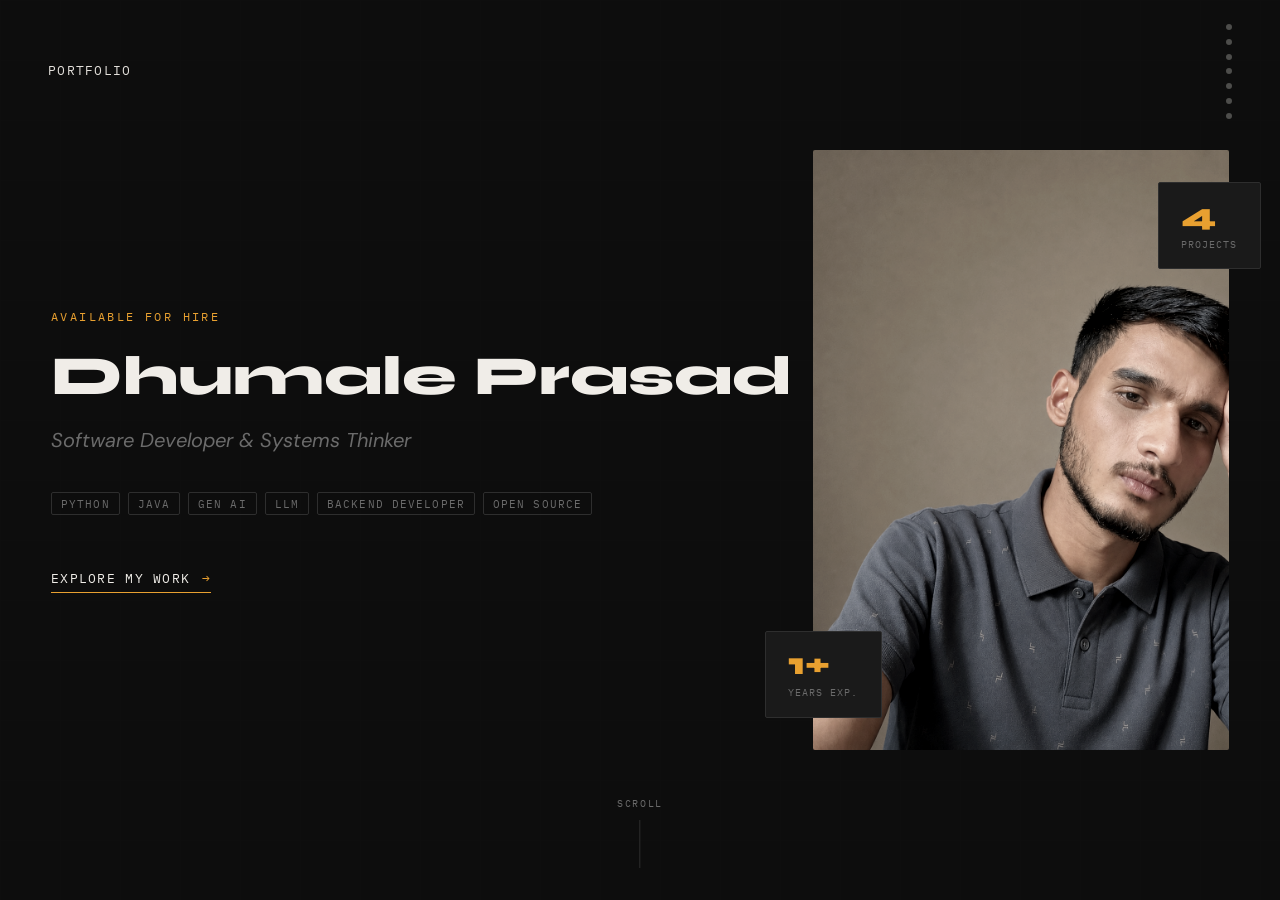
==== commit 827200e8: "final changes to images" ====
--- a/portfolio.html
+++ b/portfolio.html
@@ -1565,7 +1565,7 @@
               Recommended: portrait, min 800×1000px
             -->
             <img
-              src="./main_page.jpg"
+              src="./assets/main_page.jpg"
               alt="Portrait photo"
               loading="eager"
               decoding="async"
@@ -1605,7 +1605,7 @@
               Recommended: square or 4:5, min 600px wide
             -->
             <img
-              src="./pune.jpg"
+              src="./assets/pune.jpg"
               alt="Casual photo"
               loading="lazy"
               decoding="async"
@@ -1848,7 +1848,7 @@
                 Recommended: 1200×675 (16:9), optimised WebP
               -->
               <img
-                src="./co2.jpg"
+                src="./assets/co2.jpg"
                 alt="coture — screenshot"
                 loading="lazy"
                 decoding="async"
@@ -1877,7 +1877,7 @@
           <li class="project-card project-card--medium">
             <div class="project-card__img">
               <img
-                src="./dhwani_ai.webp"
+                src="./assets/dhwani_ai.webp"
                 alt="project screenshot"
                 loading="lazy"
                 decoding="async"
@@ -1908,7 +1908,7 @@
           <li class="project-card project-card--wide">
             <div class="project-card__img">
               <img
-                src="./secure_world.jpg"
+                src="./assets/secure_world.jpg"
                 alt="Systems project screenshot"
                 loading="lazy"
                 decoding="async"
